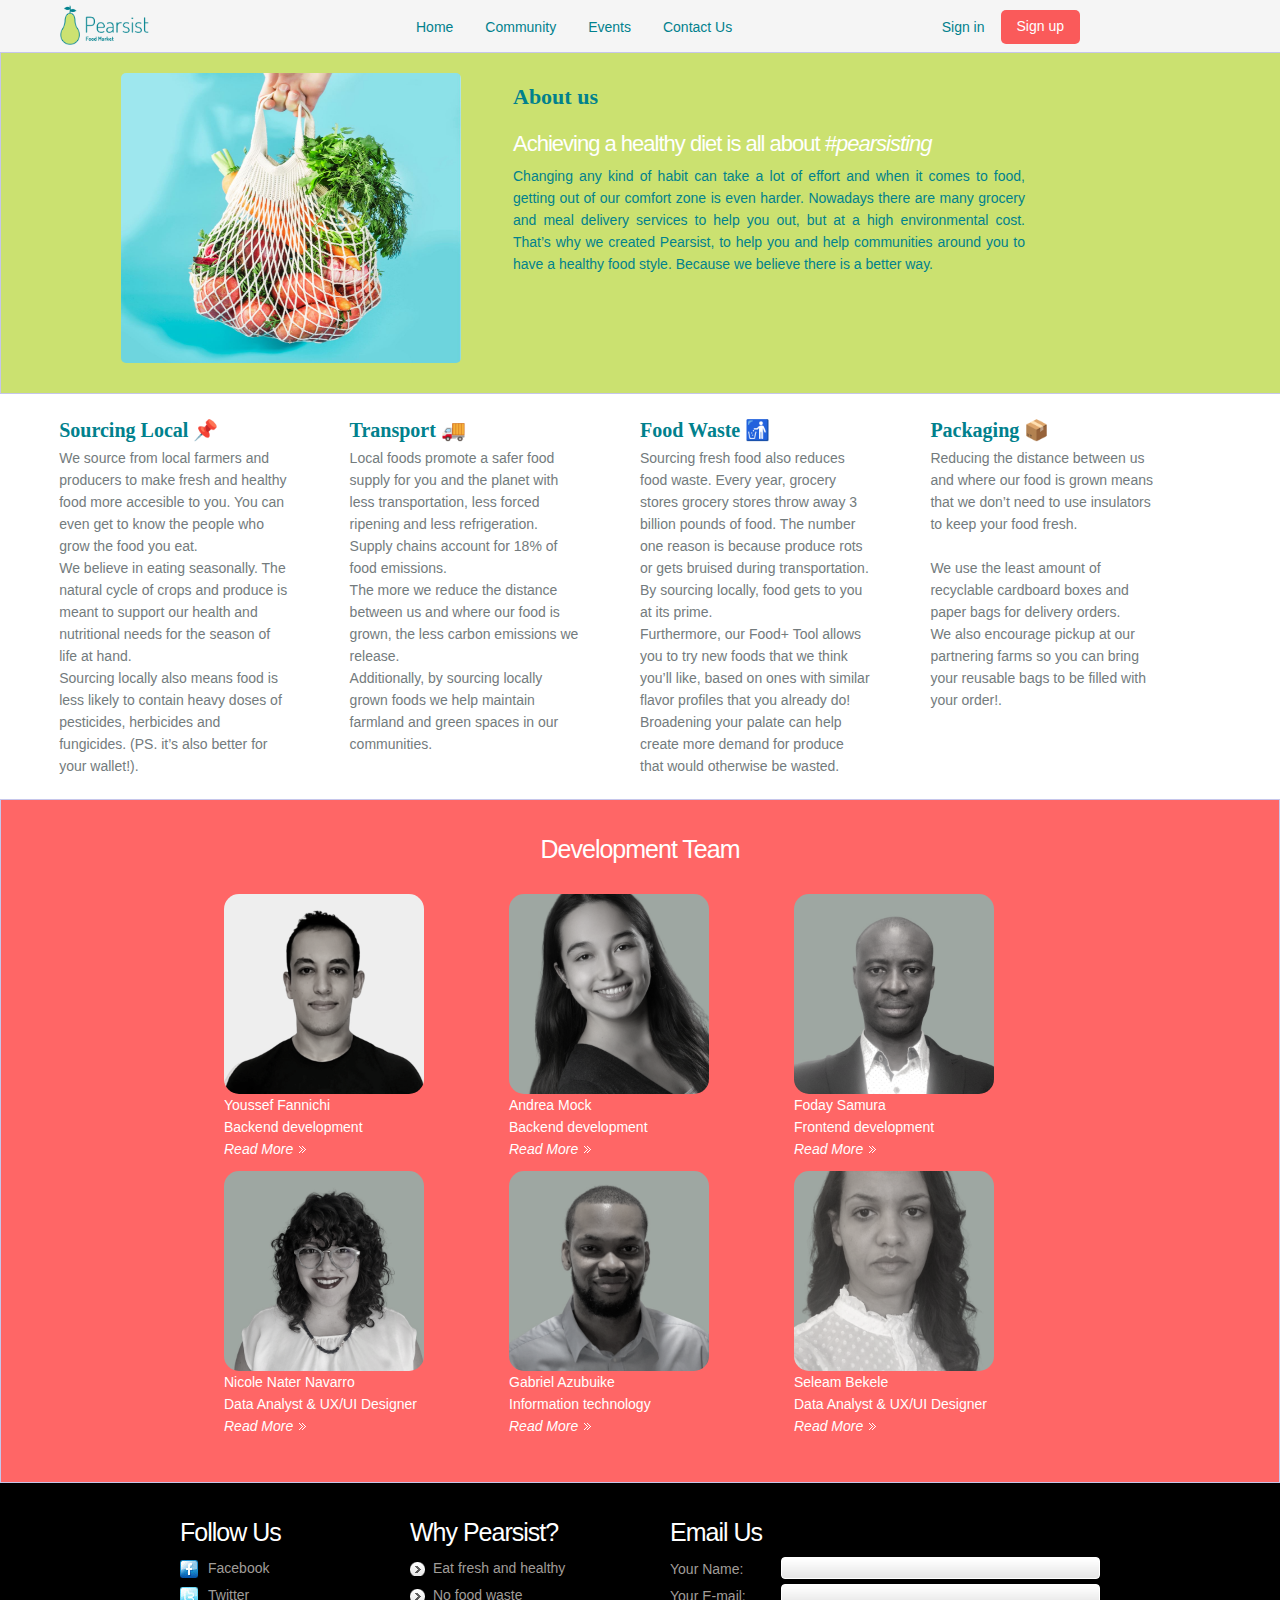
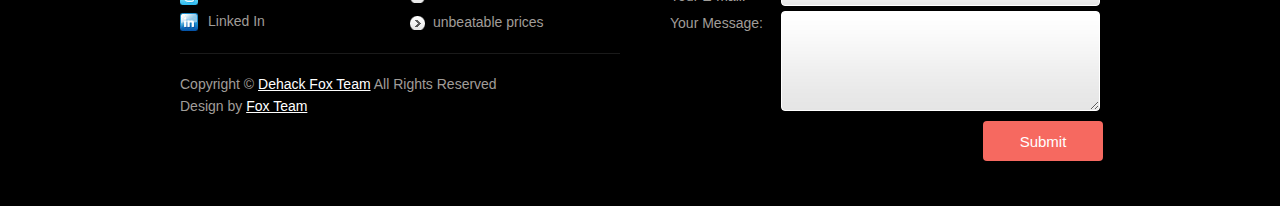
==== index.html @ bc1f1bcd "reinitialized files" ====
<!DOCTYPE html>
<html lang="en">
<head>
<title>Pearsist | We make sure that you eat healthy</title>
<meta charset="utf-8">
<link rel="stylesheet" href="css/reset.css" type="text/css" media="all">
<link rel="stylesheet" href="css/layout.css" type="text/css" media="all">
<link rel="stylesheet" href="css/style.css" type="text/css" media="all">
<script type="text/javascript" src="js/jquery-1.6.js"></script>
<script type="text/javascript" src="js/jquery.easing.1.3.js"></script>
<script type="text/javascript" src="js/tms-0.3.js"></script>
<script type="text/javascript" src="js/tms_presets.js"></script>
<script type="text/javascript" src="js/script.js"></script>
<!--[if lt IE 9]>
<script type="text/javascript" src="js/html5.js"></script>
<style type="text/css">#menu a, .bg, .bg2, #ContactForm a {behavior:url("../js/PIE.htc")}</style>
<![endif]-->
<div class="logo"><a href="index.html"><img src="images/logo.png"></a></div>
<div class="navbar">
        <a href="index.html" style="margin-left: 400px">Home</a>
        <!-- <a href="foodtool.html">Food's Tool</a> -->
        <a href="community.html">Community</a>
        <a href="events.html">Events</a>
        <a href="contact.html">Contact Us</a>
        <a href="" style="float:right; margin-right: 200px;background-color: #fa5a5a;border-radius: 5px;color: white; height: 15px;padding-top: 5px;margin-top: 10px;">Sign up</a>  
        <a href="#" style="float:right ">Sign in</a>
    </div>
    
</head>
<body id="page1">
<div class="about">
<div class="aboutus">
  <img src="images/vegbag.jpg" alt="vegbag" class="vegbag">
</div>
<div class="aboutus" style="padding-top: 44px;">
  <h4 style="color: #01818d; line-height: 0px; font-size: 22px;" >About us</h4>
  <h3 style="font-size: 22px" >Achieving a healthy diet is all about <i>#pearsisting</i></h3>
  <p style="color: #01818d; text-align: justify;">Changing any kind of habit can take a lot of effort and when it comes to food, getting out of our comfort zone is even harder. Nowadays there are many grocery and meal delivery services to help you out, but at a high environmental cost. That’s why we created Pearsist, to help you and help communities around you to have a healthy food style. Because we believe there is a better way. </p>
</div>
</div>
<div class="qualities">
  <div class="column">
    <h4 style="color: #01818D; font-size: 20px;">Sourcing Local 📌</h4>
    <p>
      We source from local farmers and producers to make fresh and healthy food more accesible to you. You can even get to know the people who grow the food you eat.<br> We believe in eating seasonally. The natural cycle of crops and produce is meant to support our health and nutritional needs for the season of life at hand.<br> Sourcing locally also means food is less likely to contain heavy doses of pesticides, herbicides and fungicides. (PS. it’s also better for your wallet!).
    </p>
  </div>
  <div class="column">
    <h4 style="color: #01818D; font-size: 20px;"">Transport 🚚</h4>
    <p>
      Local foods promote a safer food supply for you and the planet with less transportation, less forced ripening and less refrigeration. Supply chains account for 18% of food emissions.<br> The more we reduce the distance between us and where our food is grown, the less carbon emissions we release.<br> Additionally, by sourcing locally grown foods we help maintain farmland and green spaces in our communities.
    </p>
  </div>
  <div class="column">
    <h4 style="color: #01818D; font-size: 20px;"">Food Waste 🚮</h4>
    <p>
      Sourcing fresh food also reduces food waste. Every year, grocery stores grocery stores throw away 3 billion pounds of food. The number one reason is because produce rots or gets bruised during transportation. By sourcing locally, food gets to you at its prime.<br> Furthermore, our Food+ Tool allows you to try new foods that we think you’ll like, based on ones with similar flavor profiles that you already do! Broadening your palate can help create more demand for produce that would otherwise be wasted.
    </p>
  </div>
  <div class="column">
    <h4 style="color: #01818D ; font-size: 20px;">Packaging 📦</h4>
    <p>
      Reducing the distance between us and where our food is grown means that we don’t need to use insulators to keep your food fresh.<br><br> We use the least amount of recyclable cardboard boxes and paper bags for delivery orders.<br> We also encourage pickup at our partnering farms so you can bring your reusable bags to be filled with your order!.
    </p>
  </div>
</div>
<div class="team">
  <div class="devcontain">
      <h3><center>Development Team</center></h3>
      <br>
      <article id="content">
        <div class="wrapper">
          <div class="wrapper">
            <section class="col1">
              <span
                ><img class="medium"
                  src="images/youssef.jpeg"
                  alt="youssef fannichi"
                  width="200"
                  height="200"
                  />
                </span>
              <div class="cols">
                <p class="pad_bot1 color1">Youssef Fannichi</br>Backend development
                <a
                  href="https://medium.com/hack-diversity-movement/cohort-stories-meet-youssef-bc663944b392?source=collection_category---4------3-----------------------"
                  class="link1"
                  >Read More</a>
                </p>
              </div>
            </section>
            <section class="col1 ">
               <span
                ><img class="medium"
                  src="images/andrea.jpeg"
                  alt="Andrea Mock"
                  width="200"
                  height="200"
                  />
                </span>
              <div class="cols">
                <p class="pad_bot1 color1">Andrea Mock</br>Backend development
                <a
                  href="https://medium.com/hack-diversity-movement/cohort-stories-meet-andrea-7bd87093238a?source=collection_category---4------1-----------------------"
                  class="link1"
                  >Read More</a
                >
                </p>
              </div>
            </section>
            <section class="col1 ">
               <span
                ><img class="medium"
                  src="images/foday.jpeg"
                  alt="Foday Samura"
                  width="200"
                  height="200"
                  />
                </span>
              <div class="cols">
                <p class="pad_bot1 color1">Foday Samura</br>Frontend development
                <a
                  href="https://medium.com/hack-diversity-movement/cohort-stories-meet-foday-307b809a081f?source=collection_category---4------1-----------------------"
                  class="link1"
                  >Read More</a
                >
                </p>
              </div>
            </section>
          </div>
        </div>
        <div class="wrapper">
          <div class="wrapper">
            <section class="col1">
              <span
                ><img class="medium"
                  src="images/nicole.jpeg"
                  alt="Nicole Nater Navarro"
                  width="200"
                  height="200"
                  />
                </span>
              <div class="cols">
                <p class="pad_bot1 color1">Nicole Nater Navarro</br>Data Analyst & UX/UI Designer
                <a
                  href="https://medium.com/hack-diversity-movement/cohort-stories-meet-nicole-n-bab92cefad33?source=collection_category---4------2-----------------------"
                  class="link1"
                  >Read More</a
                >
                </p>
              </div>
            </section>
            <section class="col1 ">
               <span
                ><img class="medium"
                  src="images/gabriel.jpeg"
                  alt="Gabriel Azubuike"
                  width="200"
                  height="200"
                  />
                </span>
              <div class="cols">
                <p class="pad_bot1 color1">Gabriel Azubuike</br>Information technology
                <a
                  href="https://medium.com/hack-diversity-movement/cohort-stories-meet-gabriel-a-5067be6a69f3?source=collection_category---4------0-----------------------"
                  class="link1"
                  >Read More</a
                >
                </p>
              </div>
            </section>
            <section class="col1 ">
               <span
                ><img class="medium"
                  src="images/selam.jpeg"
                  alt="Seleam Bekele"
                  width="200"
                  height="200"
                  />
                </span>
              <div class="cols">
                <p class="pad_bot1 color1">Seleam Bekele</br>Data Analyst & UX/UI Designer
                <a
                  href="https://medium.com/hack-diversity-movement/cohort-stories-meet-selam-ce45e5943595?source=collection_category---4------1-----------------------"
                  class="link1"
                  >Read More</a
                >
                </p>
              </div>
            </section>
          </div>
        </div>
      </article>
    </div>
</div>
<div class="main">
  <!-- footer -->
  <footer>
    <div class="wrapper">
      <section class="col2">
        <div class="wrapper">
          <section class="col4">
            <h3>Follow Us </h3>
            <ul id="icons">
              <li><a href="#"><img src="images/icon1.jpg" alt=""><span>Facebook</span></a></li>
              <li><a href="#"><img src="images/icon2.jpg" alt=""><span>Twitter</span></a></li>
              <li><a href="#"><img src="images/icon3.jpg" alt=""><span>Linked In</span></a></li>
            </ul>
          </section>
          <section class="col4 pad_left1">
            <h3>Why Pearsist?</h3>
            <ul id="why_us">
              <li><a href="#">Eat fresh and healthy</a></li>
              <li><a href="#">No food waste</a></li>
              <li><a href="#">unbeatable prices</a></li>
            </ul>
          </section>
        </div>
        <div id="footer_link">Copyright &copy; <a href="#">Dehack Fox Team</a> All Rights Reserved<br>
          Design by <a target="_blank" href="http://www.templatemonster.com/">Fox Team</a></div>
      </section>
      <section class="col3 pad_left2">
        <h3>Email Us</h3>
        <form id="ContactForm" action="#">
          <div>
            <div class="wrapper"> <span>Your Name:</span>
              <div class="bg">
                <input type="text" class="input">
              </div>
            </div>
            <div class="wrapper"> <span>Your E-mail:</span>
              <div class="bg">
                <input type="text" class="input">
              </div>
            </div>
            <div class="textarea_box"> <span>Your Message:</span>
              <div class="bg2">
                <textarea name="textarea" cols="1" rows="1"></textarea>
              </div>
            </div>
        </form>
      </section>
            <button class="submit"><span>Submit</span></button>

    </div>
    <!-- {%FOOTER_LINK} -->
  </footer>
  <!-- / footer -->
</div>
</body>
</html>
---- css/layout.css ----
.col1, .col2, .col3, .col4, .cols {
	float:left
}
.col1 {
	width:285px
}
.cols {
	width:210px
}
.col2 {
	width:440px
}
.col3 {
	width:430px
}
.col4 {
	width:195px
}
/* index.html */
#page1 .body1 {
	background: url(../images/bg_top.gif) top repeat-x #0e0b06
}
#page1 header {
	height:614px
}
/* index-1.html */
#page2 .dropcap1 {
	font-size:39px;
	line-height:1.2em
}
#page2 .dropcap1 span {
	margin-top:3px
}
#page2 #content2 .cols {
	width:200px
}
#page2 #content2 .pad_left1 {
	padding-left:40px
}
#page2 #content2 {
	padding-bottom:36px
}
/* index-2.html */
#page3 .marg_right1 {
	margin-right:30px
}
#page3 #content .dropcap1 {
	font-size:39px;
	line-height:1.2em
}
#page3 #content .dropcap1 span {
	margin-top:3px
}
#page3 #content .pad_left1 {
	padding-left:40px
}
#page3 #content2 {
	padding-bottom:22px
}
/* index-3.html */
#page4 header {
	height:157px
}
#page4 #content2 {
	padding-bottom:22px;
	padding-top:12px
}
#page4 #content2 .cols {
	width:280px
}
#page4 #content2 .pad_left1 {
	padding-left:40px
}
#page4 #content2 {
	padding-bottom:44px
}
/* index-4.html */
#page5 header {
	height:157px
}
#page5 #content2 {
	padding-bottom:22px;
	padding-top:12px
}
#page5 .cols {
	width:600px
}
#page5 .marg_right1 {
	margin-right:30px
}
---- css/style.css ----
/* Getting the new tags to behave */
article,
aside,
audio,
canvas,
command,
datalist,
details,
embed,
figcaption,
figure,
footer,
header,
hgroup,
keygen,
meter,
nav,
output,
progress,
section,
source,
video {
  display: block;
}
mark,
rp,
rt,
ruby,
summary,
time {
  display: inline;
}
/* Left & Right alignment */
.left {
  float: left;
}
.right {
  float: right;
}
.wrapper {
  width: 100%;
  overflow: hidden;
}
/* Global properties */
body {
  background: #000;
  border: 0;
  font: 14px "Trebuchet MS", Arial, Helvetica, sans-serif;
  color: #a09d99;
  line-height: 22px;
}
.ic,
.ic a {
  border: 0;
  float: right;
  background: #fff;
  color: #f00;
  width: 50%;
  line-height: 10px;
  font-size: 10px;
  margin: -220% 0 0 0;
  overflow: hidden;
  padding: 0;
}
.css3 {
  border-radius: 8px;
  -moz-border-radius: 8px;
  -webkit-border-radius: 8px;
  box-shadow: 0 0 4px rgba(0, 0, 0, 0.4);
  -moz-box-shadow: 0 0 4px rgba(0, 0, 0, 0.4);
  -webkit-box-shadow: 0 0 4px rgba(0, 0, 0, 0.4);
  position: relative;
}
/* Global Structure */
.main {
  margin: 0 auto;
  width: 966px;
}
.body1 {
  background: url(../images/bg_top2.gif) top repeat-x #0e0b06;
}
.body2 {
  background: #1c160d;
}
/* main layout */
a {
  color: #fff;
  text-decoration: underline;
  outline: none;
}
a:hover {
  text-decoration: none;
}
h1 {
  float: left;
  padding: 33px 0 0 16px;
}
h2 {
  font-size: 35px;
  color: #fff;
  line-height: 1.2em;
  padding: 28px 0 16px 0;
  font-weight: normal;
  letter-spacing: -2px;
}
h2 span {
  display: block;
  margin-top: -7px;
}
h3 {
  font-size: 25px;
  color: #fff;
  font-weight: normal;
  line-height: 1.2em;
  padding: 34px 0 8px 0;
  letter-spacing: -1px;
}
p {
  padding-bottom: 22px;
}
/* header */
header {
  height: 169px;
}
#logo {
  display: block;
  background: url(../images/logo.png) 0 0 no-repeat;
  width: px;
  height: 79px;
  text-indent: -9999px;
}
#menu {
  float: right;
  padding: 71px 16px 0 0;
}
#menu li {
  float: left;
  padding-left: 1px;
}
#menu li a {
  display: block;
  font-size: 19px;
  color: #130c04;
  text-decoration: none;
  line-height: 42px;
  height: 43px;
  padding: 0 19px;
  border-radius: 8px;
  -moz-border-radius: 8px;
  -webkit-border-radius: 8px;
  position: relative;
  background: url(../images/spacer.gif) repeat;
}
#menu li a:hover,
#menu .active a {
  background: url(../images/menu_bg.gif) bottom repeat-x #92d30f;
  color: #fff;
}
#menu li a:hover,
#menu .active a {
  background/*\**/: url(../images/menu_bg.gif) top repeat-x #337f05;
}
.slider_bg {
  width: 100%;
  height: 483px;
  background: url(../images/slider_bg.png) 0 0 no-repeat;
  position: relative;
  margin-top: 17px;
}
.slider {
  top: 8px;
  left: 8px;
  position: absolute;
  z-index: 1;
}
.slider .items {
  display: none;
}
.slider .pagination {
  position: absolute;
  z-index: 2;
  bottom: 23px;
  left: 430px;
}
* + html .slider .pagination {
  bottom: 27px;
}
.slider .pagination li {
  float: left;
}
.slider .pagination a {
  display: block;
  width: 30px;
  height: 30px;
  text-indent: -9999px;
  background: url(../images/buttons.png) right 0 no-repeat;
}
.slider .pagination a:hover,
.slider .pagination .current a {
  background-position: left;
}
/* content */
#content {
  padding: 0 0 34px 23px;
}
#content2 {
  padding: 3px 0 15px 23px;
}
.pad_left1 {
  padding-left: 35px;
}
.pad_left2 {
  padding-left: 50px;
}
.pad_bot1 {
  padding-bottom: 11px;
}
.pad_bot2 {
  padding-bottom: 15px;
}
.marg_right1 {
  margin-right: 20px;
}
.pad_top1 {
  padding-top: 5px;
}
.dropcap1 {
  float: left;
  background: url(../images/dropcap.png) 0 0 no-repeat;
  width: 50px;
  height: 54px;
  margin-right: 20px;
  font-size: 45px;
  line-height: 1.2em;
  text-align: center;
  color: #e11204;
  margin-top: 6px;
}
.dropcap1 span {
  display: block;
  margin-top: -6px;
}
.dropcap1 .color1 {
  color: #fff;
}
.dropcap1 .color2 {
  color: #4f9608;
}
.dropcap1 .color3 {
  color: #089495;
}
.color1 {
  color: #fff;
}
.color2 {
  color: #62a80a;
}
.font1 {
  font-size: 16px;
}
.link1 {
  display: inline-block;
  font-style: italic;
  padding-right: 13px;
  background: url(../images/marker_2.gif) right 8px no-repeat;
  text-decoration: none;
}
.link1:hover {
  text-decoration: underline;
}
.link2 {
  color: #a09d99;
  text-decoration: none;
}
.link2:hover {
  text-decoration: underline;
}
.testimonials {
  background: url(../images/testimonials_bg.gif) 0 4px no-repeat;
  padding-left: 50px;
}
.quot {
  background: url(../images/quot1.png) 0 0 no-repeat;
  padding-left: 20px;
  font-style: italic;
}
.quot img {
  display: inline-block;
  margin-top: 1px;
  padding-left: 4px;
}

.list1 li {
  font-size: 16px;
  line-height: 27px;
}
.list1 a {
  color: #62a80a;
  padding-left: 23px;
  background: url(../images/marker_1.png) 0 4px no-repeat;
  text-decoration: none;
}
.list1 a:hover {
  color: #fff;
}
.quality {
  width: 100%;
  overflow: hidden;
}
.quality .cols {
  width: 290px;
}
.quality .pad_left1 {
  padding-left: 30px;
}
.quality .arrow {
  background: url(../images/arrow.png) right 4px no-repeat;
}
.quality .dropcap1 {
  height: 50px;
  background: url(../images/dropcap2.png) 0 0 no-repeat;
  margin-top: 1px;
}
.quality h3 {
  padding: 0 0 17px 0;
}
.quality h3 span {
  display: block;
  margin-top: -6px;
}

.price li {
  width: 100%;
  overflow: hidden;
  background: url(../images/bg_price.gif) 0 -5px repeat-x;
}
.price span {
  float: right;
  background: #1c160d;
}
.price a {
  color: #a09d99;
  text-decoration: none;
  float: left;
  background: #1c160d;
}
.price a:hover {
  color: #fff;
}
.address {
  margin-top: -3px;
  padding-bottom: 25px;
}
.address li {
  line-height: 27px;
  padding-left: 23px;
  background: url(../images/marker_1.png) 0 6px no-repeat;
  overflow: hidden;
}
.address a {
  color: #62a80a;
  text-decoration: none;
}
.address a:hover {
  text-decoration: underline;
}
.team {
  display: flex;
  justify-content: center;
  background-color: #ff6666;
  border: solid 1px #c6c6eb;
}
.medium {
  filter: grayscale(90%);
  border-radius: 15px;
}
.qualities {
  display: flex;
  justify-content: center;
  background-color: #ffffff;
}
.qualities:after {
  content: "";
  display: table;
  clear: both;
}
.column {
  padding-top: 20px;
  float: left;
  width: 18%;
  padding-right: 60px;
  color: #737b7d;
}
.column1 {
  padding-top: 20px;
  float: left;
  width: 18%;
  padding-right: 60px;
  color: #01818d;
  text-align: center;
}

.logo img {
  position: absolute;
  margin-top: 5px;
  margin-left: 60px;
  max-width: 100px;
  height: 40px;
}
/* Style the top navigation bar */
.navbar {
  overflow: hidden;
  background-color: whitesmoke;
  max-height: 60px;
}

.navbar a.active {
  background-color: #2196f3;
  color: white;
}

/* Style the topnav links */
.navbar a {
  float: left;
  display: block;
  color: #01818d;
  text-align: center;
  padding: 14px 16px;
  text-decoration: none;
  margin-top: 2px;
}

/* Change color on hover */
.navbar a:hover {
  background-color: #f66960;
  color: white;
  text-transform: uppercase;
  border-radius: 10px;
  height: 15px;
  margin-top: 7px;

  border-radius: 5px;
  height: 15px;
  padding-top: 5px;
  margin-top: 10px;
}
.about {
  width: auto;
  overflow: hidden;
  width: 100%;
  height: 340px;
  background-color: #cbe170;
  border: solid 1px #c6c6eb;
}

.findevents {
  width: auto;
  overflow: hidden;
  width: 100%;
  height: 340px;
  background-color: #109795;
  border: solid 1px #c6c6eb;
}

.vegbag {
  width: 340px;
  height: 290px;
  margin-left: 120px;
  /* margin-top: 20px; */
  border-radius: 5px;
}
.aboutus {
  padding-top: 20px;
  float: left;
  width: 40%;
}
.farms {
  display: flex;
  justify-content: center;
  background-color: black;
}

.quiz {
  float: right;
  height: 40px;
  border-radius: 3px;
  color: white;
  margin-right: 10px;
  border-radius: 4px;
  background-color: #f66960;
  border: none;
  text-align: center;
  font-size: 15px;
  width: 150px;
  transition: all 0.5s;
  cursor: pointer;
  margin: 5px;
}

.quiz span {
  cursor: pointer;
  display: inline-block;
  position: relative;
  transition: 0.5s;
}

.quiz span:after {
  content: "\00bb";
  position: absolute;
  opacity: 0;
  top: 0;
  right: -20px;
  transition: 0.5s;
}

.quiz:hover span {
  padding-right: 25px;
}

.quiz:hover span:after {
  opacity: 1;
  right: 0;
}

.headingfind {
  display: table;
  font-weight: bold;
  font-family: "Times New Roman", Times, serif;
  color: whitesmoke;
  font-size: 36px;
  margin-top: 115px;
  margin-bottom: 0px;
  background-color: rgba(60, 60, 60, 0.2);
}

.search-container {
  width: 316px; /* Can be in percentage also. */
  height: auto;
  margin: 0 auto;
  padding: 10px;
  position: relative;
}

::placeholder {
  color: #1ac6ff;
}
.search-container input[type="text"] {
  text-align: center;
  margin-top: 15px;
  width: 250px;
  box-sizing: border-box;
  border: 2px solid #ccc;
  border-radius: 4px;
  font-size: 16px;
  background-color: white;
  color: #1ac6ff;
  font-weight: bold;
  opacity: 0.85;
  padding: 12px 20px 12px 0px;
}

.search-container button {
  float: right;
  padding: 6px 10px;
  margin-top: 16px;
  margin-right: 16px;
  background: #ddd;
  font-size: 17px;
  border: none;
  cursor: pointer;
  height: 45px;
  width: 50px;
  border-radius: 3px;
}

.search-container button:hover {
  background: #1ac6ff;
}

@media screen and (max-width: 600px) {
  .search-container {
    float: none;
  }
  input[type="text"],
  .search-container button {
    float: none;
    display: block;
    text-align: left;
    width: 100%;
    margin: 0;
    padding: 14px;
  }
  input[type="text"] {
    border: 1px solid #ccc;
  }
}

.show-modal {
  font-size: 2rem;
  font-weight: 600;
  padding: 1.75rem 3.5rem;
  margin: 5rem 2rem;
  border: none;
  background-color: #fff;
  color: #444;
  border-radius: 10rem;
  cursor: pointer;
}

.closequiz {
  position: absolute;
  top: 1.2rem;
  right: 2rem;
  font-size: 5rem;
  color: #333;
  cursor: pointer;
  border: none;
  background: none;
}

.hidden {
  display: none;
}

.foodquiz {
  position: absolute;
  top: 50%;
  left: 50%;
  transform: translate(-50%, -50%);
  width: 60%;
  height: 45%;
  background-color: white;
  padding: 6rem;
  border-radius: 5px;
  box-shadow: 0 3rem 5rem rgba(0, 0, 0, 0.3);
  z-index: 10;
}

.overlay {
  position: absolute;
  top: 0;
  left: 0;
  width: 100%;
  height: 100%;
  background-color: rgba(0, 0, 0, 0.6);
  backdrop-filter: blur(3px);
  z-index: 5;
}

h4 {
  margin: 0px;
  padding: 0px;
  font-family: BebasNeue;
  color: #777878;
  font-size: 20pt;
  line-height: 33px;
}
pre {
  font: 14px "Trebuchet MS", Arial, Helvetica, sans-serif;
  color: #a09d99;
  line-height: 27px;
}
/* footer */
footer {
  padding: 0 0 40px 23px;
}

#icons li {
  line-height: 1.9em;
}
#icons a {
  color: #a09d99;
  text-decoration: none;
}
#icons a span {
  display: inline-block;
  vertical-align: top;
  cursor: pointer;
}
#icons a:hover {
  color: #fff;
}
#icons img {
  margin: 5px 10px 0 0;
}

#why_us li {
  line-height: 27px;
}
#why_us a {
  color: #a09d99;
  text-decoration: none;
  padding-left: 23px;
  background: url(../images/marker_3.png) 0 2px no-repeat;
}
#why_us a:hover {
  color: #fff;
}
#footer_link {
  margin-top: 17px;
  border-top: 1px solid #1a1a1a;
  padding-top: 19px;
}
/* forms */
#ContactForm {
  padding-top: 2px;
}
#ContactForm span {
  float: left;
  width: 111px;
  line-height: 24px;
}
#ContactForm .bg {
  border: 1px solid #fff;
  background: url(../images/bg_input.gif) top repeat-x #e7e7e7;
  position: relative;
  border-radius: 4px;
  -moz-border-radius: 4px;
  -webkit-border-radius: 4px;
  float: left;
  height: 20px;
  overflow: hidden;
}
#ContactForm .bg2 {
  border: 1px solid #fff;
  background: url(../images/bg_textarea.gif) top repeat-x #e7e7e7;
  position: relative;
  border-radius: 4px;
  -moz-border-radius: 4px;
  -webkit-border-radius: 4px;
  float: left;
  height: 98px;
  overflow: hidden;
}
#ContactForm .wrapper {
  min-height: 27px;
}
#ContactForm .textarea_box {
  height: 105px;
  width: 100%;
  overflow: hidden;
}
.submit {
  float: right;
  height: 40px;
  border-radius: 3px;
  color: white;
  margin-right: 10px;
  border-radius: 4px;
  background-color: #f66960;
  border: none;
  text-align: center;
  font-size: 15px;
  width: 120px;
  transition: all 0.5s;
  cursor: pointer;
  margin: 5px;
  margin-right: 20px;
}

.submit span {
  cursor: pointer;
  display: inline-block;
  position: relative;
  transition: 0.5s;
}

.submit span:after {
  content: "\00bb";
  position: absolute;
  opacity: 0;
  top: 0;
  right: -20px;
  transition: 0.5s;
}

.submit:hover span {
  padding-right: 20px;
}

.submit:hover span:after {
  opacity: 1;
  right: 0;
}
#ContactForm .input {
  width: 307px;
  height: 18px;
  background: none;
  padding: 0 5px;
  color: #6b6051;
  font: 14px "Trebuchet MS", Arial, Helvetica, sans-serif;
  margin: 0;
}
#ContactForm textarea {
  overflow: auto;
  width: 307px;
  height: 98px;
  background: none;
  padding: 0 5px;
  color: #6b6051;
  font: 14px "Trebuchet MS", Arial, Helvetica, sans-serif;
  margin: 0;
}
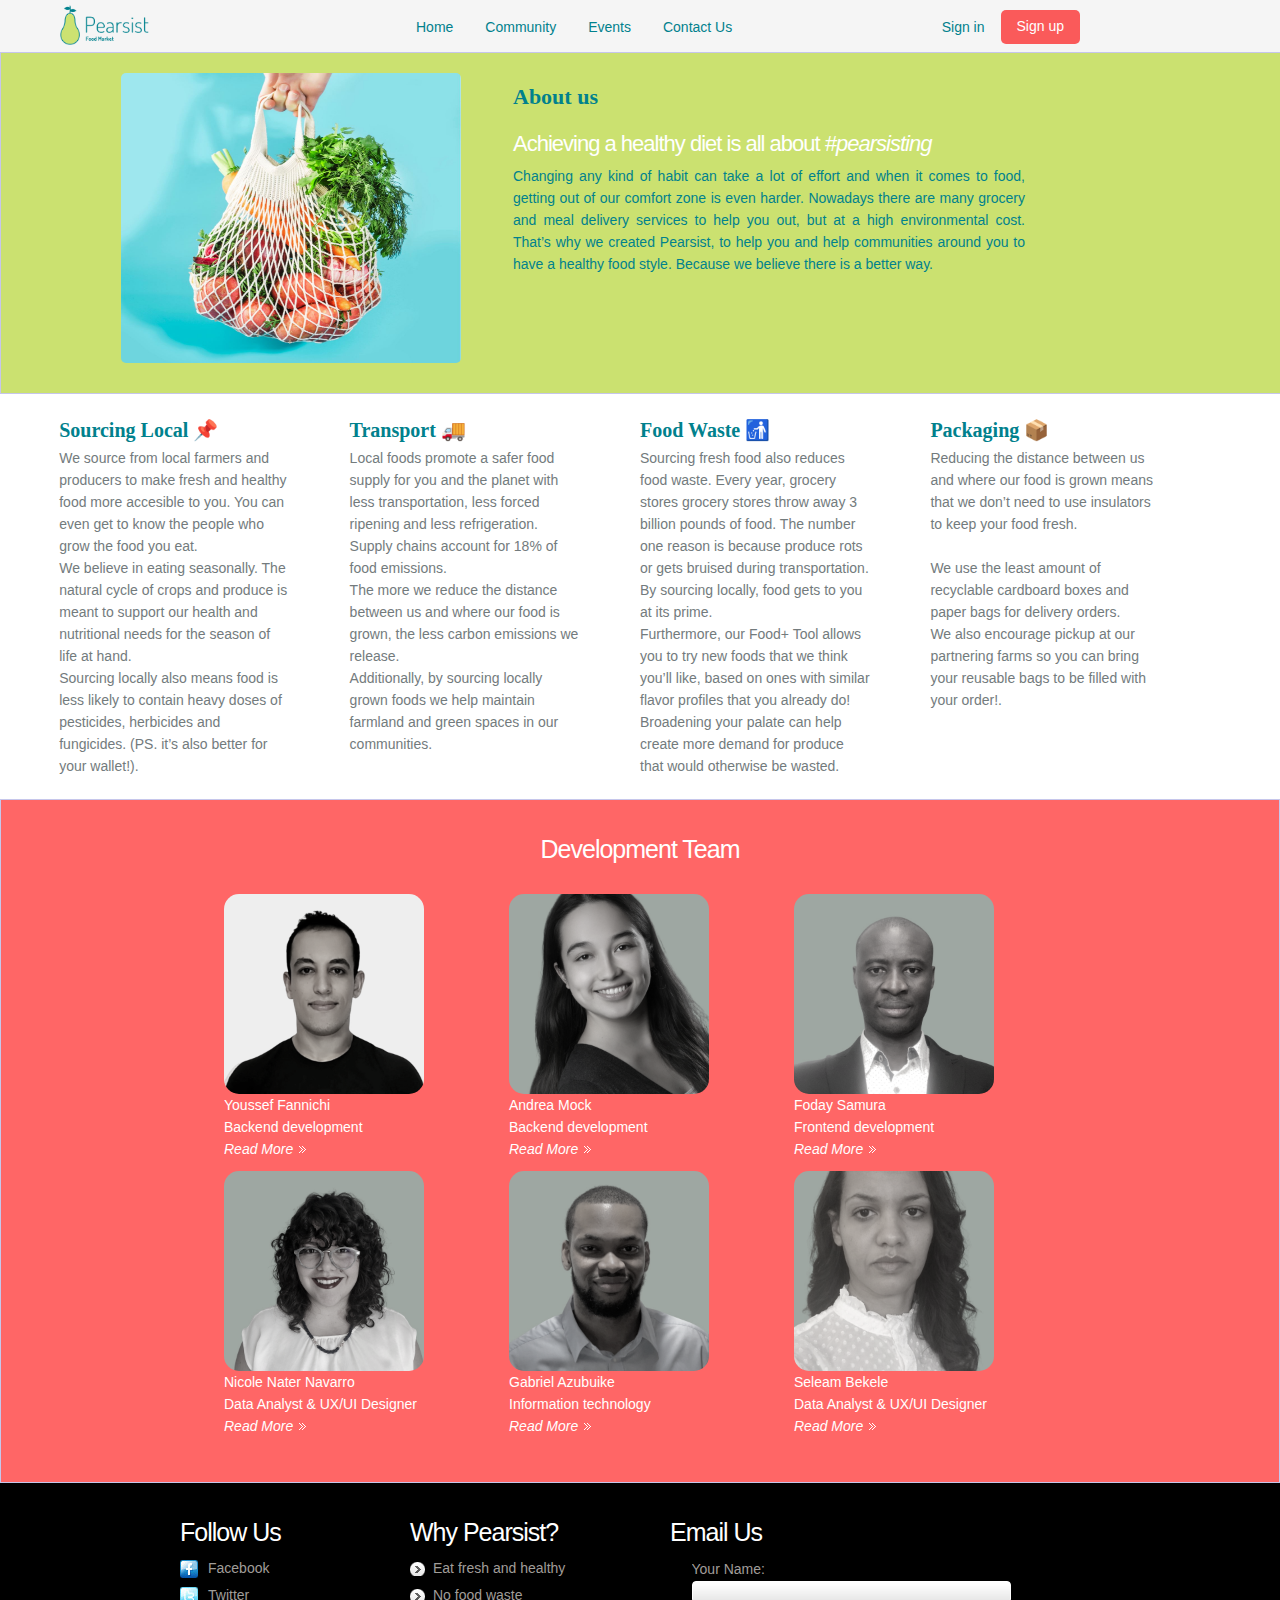
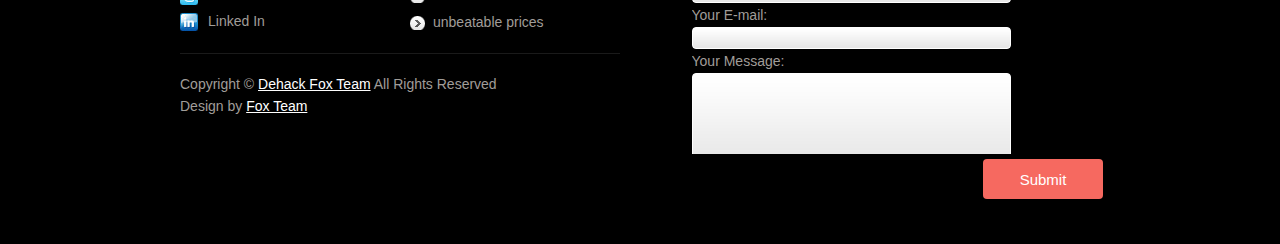
==== commit 25303655: "Lastly updated" ====
--- a/index.html
+++ b/index.html
@@ -6,6 +6,7 @@
 <link rel="stylesheet" href="css/reset.css" type="text/css" media="all">
 <link rel="stylesheet" href="css/layout.css" type="text/css" media="all">
 <link rel="stylesheet" href="css/style.css" type="text/css" media="all">
+<link rel="stylesheet" href="css/signup.css" type="text/css" media="all">
 <script type="text/javascript" src="js/jquery-1.6.js"></script>
 <script type="text/javascript" src="js/jquery.easing.1.3.js"></script>
 <script type="text/javascript" src="js/tms-0.3.js"></script>
@@ -22,9 +23,81 @@
         <a href="community.html">Community</a>
         <a href="events.html">Events</a>
         <a href="contact.html">Contact Us</a>
-        <a href="" style="float:right; margin-right: 200px;background-color: #fa5a5a;border-radius: 5px;color: white; height: 15px;padding-top: 5px;margin-top: 10px;">Sign up</a>  
-        <a href="#" style="float:right ">Sign in</a>
+        <a class="signupbtn" style="float:right; margin-right: 200px;background-color: #fa5a5a;border-radius: 5px;color: white; height: 15px;padding-top: 5px;margin-top: 10px;">Sign up</a>  
+        <a class="signupbtn" style="float:right ">Sign in</a>
     </div>
+
+    
+<!-- QUIZ WINDOW -->
+
+    <div class="signup hidden">
+      <button class="closesignup">&times;</button>
+      <script>$(document).ready(function(c) {
+	$('.close').on('click', function(c){
+		$('.login-form').fadeOut('slow', function(c){
+	  		$('.login-form').remove();
+		});
+	});	  
+});
+</script>
+ <!--SIGN UP-->
+		<div class="login-form">
+			<div class="close"> </div>
+					<div class="head">
+					</div>
+					<div class="head-info">
+						<h1>SIGN UP</h1>
+						<h2>Hello and Welcome! Tell us a bit about you</h2>
+					</div>
+				<form>
+					<li>
+						<input type="text" class="text" value="Name" onfocus="this.value = '';" onblur="if (this.value == '') {this.value = 'Name';}" ><a href="#" class=" icon user"></a>
+					</li>
+					<li>
+						<input type="text" class="text" value="Email" onfocus="this.value = '';" onblur="if (this.value == '') {this.value = 'Email';}" ><a href="#" class=" icon mail"></a>
+					</li>
+					<li>
+						<input type="password" value="Password" onfocus="this.value = '';" onblur="if (this.value == '') {this.value = 'Password';}"><a href="#" class=" icon lock"></a>
+					</li>
+					<div class="p-container">
+								<input type="submit" onclick="myFunction()" value="SIGN UP" >
+							<div class="clear"> </div>
+					</div>
+				</form>
+				<div class="social-icons">
+							<div class="but-bottom">
+							<a href="#" class="account"><p>Already have an account?</p></a>
+							<a href="#" class="trouble"><p>Trouble signing in?</p></a><div class="clear"> </div></div>
+							<a href="#" class="social-account"><h3>or sign in with social account</h3></a>
+							<a href="#"><ul class="facebook">
+								<li><img src="images/fb.png" />Facebook</li>
+							</ul></a>
+							<a href="#"><ul class="twitter">
+								<li><img src="images/tw.png" />Twitter</li>
+							</ul></a>
+							<div class="clear"> </div>
+				</div>
+				<div class="social-icons-1">
+							<a href="#"><ul class="google-plus">
+								<li><img src="images/gp.png" />Google +</li>
+							</ul></a>
+							<a href="#"><ul class="linkedIn">
+								<li><img src="images/ln.png" />LinkedIn</li>
+							</ul></a>
+							<div class="clear"> </div>
+				</div>
+			</div>
+ <!--/SIGN UP-->
+    </div>
+    <div class="overlay hidden"></div>
+<script type="text/javascript" src="js/signup.js"></script>
+
+
+
+    <!-- ________________________________________ -->
+
+
+  
     
 </head>
 <body id="page1">
--- a/css/style.css
+++ b/css/style.css
@@ -595,7 +595,7 @@
   }
 }
 
-.show-modal {
+/* .show-modal {
   font-size: 2rem;
   font-weight: 600;
   padding: 1.75rem 3.5rem;
@@ -605,9 +605,9 @@
   color: #444;
   border-radius: 10rem;
   cursor: pointer;
-}
-
-.closequiz {
+} */
+
+.closesignup {
   position: absolute;
   top: 1.2rem;
   right: 2rem;
@@ -622,13 +622,13 @@
   display: none;
 }
 
-.foodquiz {
+.signup {
   position: absolute;
   top: 50%;
   left: 50%;
   transform: translate(-50%, -50%);
-  width: 60%;
-  height: 45%;
+  width: 15%;
+  height: 55%;
   background-color: white;
   padding: 6rem;
   border-radius: 5px;
--- a/css/signup.css
+++ b/css/signup.css
@@ -0,0 +1,582 @@
+body a,
+form li,
+input[type="submit"],
+input[type="text"],
+.sixth-login input[type="submit"],
+.third-login input[type="submit"] {
+  transition: 0.1s all;
+  -webkit-transition: 0.1s all;
+  -moz-transition: 0.1s all;
+  -o-transition: 0.1s all;
+}
+.login-form {
+  background: #fff;
+  height: 370px;
+  width: 90%;
+  margin: 9% auto 4% auto;
+  position: relative;
+  box-shadow: inset 0px 0px 10px 0px #ababab, -1px 1px 17px 7px #0f0000;
+  -webkit-box-shadow: inset 0px 0px 10px 0px #ababab, -1px 1px 17px 7px #0f0000;
+  -moz-box-shadow: inset 0px 0px 10px 0px #ababab, -1px 1px 17px 7px #0f0000;
+  -o-box-shadow: inset 0px 0px 10px 0px #ababab, -1px 1px 17px 7px #0f0000;
+}
+
+.head-info h1 {
+  padding: 5px;
+  text-align: center;
+  font-weight: 600;
+  font-size: 2em;
+  color: #fff;
+  background: #2980b9;
+}
+.head-info h2 {
+  text-align: center;
+  font-size: 1em;
+  color: #999;
+  padding: 1em 0 1em 0;
+}
+form {
+  padding: 0% 5% 0%;
+}
+.social-icons p {
+  color: #5ca3d9;
+  font-size: 1em;
+  font-weight: 400;
+}
+.social-icons {
+  padding: 0px 28px 0 28px;
+}
+a.account {
+  float: left;
+}
+a.trouble {
+  float: right;
+}
+a.social-account h3 {
+  text-align: center;
+  padding: 0em 0 1.5em 0;
+  color: #cecece;
+}
+form li {
+  border: 1px solid #ebebeb;
+  list-style: none;
+  margin-bottom: 25px;
+  width: 100%;
+  background: none;
+}
+.icon {
+  background: url(images/icons.png) no-repeat 0px 0px;
+  height: 16px;
+  width: 20px;
+  display: block;
+  float: left;
+  margin: 18px 0px 0px 12px;
+}
+.user {
+  background: url(images/icons.png) no-repeat -4px -6px;
+}
+.mail {
+  background: url(images/icons.png) no-repeat -26px -6px;
+}
+.lock {
+  background: url(images/icons.png) no-repeat -49px -6px;
+}
+input[type="text"],
+input[type="password"] {
+  width: 30%;
+  padding: 1em 0em 1em 0.5em;
+  color: #c9c9c9;
+  font-size: 18px;
+  outline: none;
+  background: none;
+  border: none;
+  font-weight: 100;
+}
+input[type="submit"] {
+  font-size: 30px;
+  display: inline-block;
+  font-weight: 100;
+  color: #fff;
+  transition: 0.1s all;
+  -webkit-transition: 0.1s all;
+  -moz-transition: 0.1s all;
+  -o-transition: 0.1s all;
+  cursor: pointer;
+  outline: none;
+  padding: 6px 6px;
+  font-family: "Open Sans", sans-serif;
+  width: 100%;
+  border: none;
+  background: #1abc9c;
+  margin-bottom: 0.5em;
+}
+input[type="submit"]:hover {
+  background: #2b7264;
+  border-radius: 6px;
+  -webkit-border-radius: 6px;
+  -moz-border-radius: 6px;
+  -o-border-radius: 6px;
+  -ms-border-radius: 6px;
+  transition: 0.1s all;
+  -webkit-transition: 0.1s all;
+  -moz-transition: 0.1s all;
+  -o-transition: 0.1s all;
+}
+.but-bottom {
+  margin-bottom: 0.8em;
+}
+ul.facebook {
+  float: left;
+  background: #578ee8;
+  color: #fff;
+  padding: 15px 40px;
+}
+ul.facebook:hover {
+  background: #1e4078;
+  border-bottom-right-radius: 5px;
+  -webkit-border-radius: 5px;
+  -moz-border-radius: 5px;
+  -o-border-radius: 5px;
+  -ms-border-radius: 5px;
+  border-radius: 4px;
+  transition: 0.1s all;
+  -webkit-transition: 0.1s all;
+  -moz-transition: 0.1s all;
+  -o-transition: 0.1s all;
+}
+ul.facebook li {
+  display: inline-block;
+  vertical-align: middle;
+}
+ul.facebook li img {
+  margin: 0px 18px 0 0;
+  vertical-align: bottom;
+}
+ul.twitter {
+  float: right;
+  background: #5dc2e6;
+  color: #fff;
+  padding: 15px 46px;
+}
+ul.twitter:hover {
+  background: #3396b9;
+  border-radius: 25px;
+  -webkit-border-radius: 5px;
+  -moz-border-radius: 5px;
+  -o-border-radius: 5px;
+  -ms-border-radius: 5px;
+  transition: 0.1s all;
+  -webkit-transition: 0.1s all;
+  -moz-transition: 0.1s all;
+  -o-transition: 0.1s all;
+}
+ul.twitter li {
+  display: inline-block;
+  vertical-align: middle;
+}
+ul.twitter li img {
+  margin: 0 18px 0 0;
+  vertical-align: bottom;
+}
+ul.google-plus li {
+  display: inline-block;
+  vertical-align: middle;
+}
+ul.google-plus {
+  float: left;
+  background: #f45c37;
+  color: #fff;
+  padding: 15px 40px;
+}
+ul.google-plus:hover {
+  background: #893b28;
+  border-radius: 5px;
+  -webkit-border-radius: 5px;
+  -moz-border-radius: 5px;
+  -o-border-radius: 5px;
+  -ms-border-radius: 5px;
+  transition: 0.1s all;
+  -webkit-transition: 0.1s all;
+  -moz-transition: 0.1s all;
+  -o-transition: 0.1s all;
+}
+ul.google-plus li img {
+  margin: 0 18px 0 0;
+  vertical-align: bottom;
+}
+ul.linkedIn li img {
+  margin: 0 18px 0 0;
+  vertical-align: bottom;
+}
+ul.linkedIn li {
+  display: inline-block;
+  vertical-align: middle;
+}
+ul.linkedIn {
+  float: right;
+  background: #0274b3;
+  color: #fff;
+  padding: 15px 40px;
+}
+ul.linkedIn:hover {
+  background: #1b3f52;
+  border-radius: 5px;
+  -webkit-border-radius: 5px;
+  -moz-border-radius: 5px;
+  -o-border-radius: 5px;
+  -ms-border-radius: 5px;
+  transition: 0.1s all;
+  -webkit-transition: 0.1s all;
+  -moz-transition: 0.1s all;
+  -o-transition: 0.1s all;
+}
+.social-icons-1 {
+  margin-top: 1em;
+  padding: 0 28px 0 28px;
+}
+
+/*--thank-you--*/
+.thank-you {
+  background: #fff;
+  min-height: 300px;
+  width: 30%;
+  margin: 9% auto 4% auto;
+  text-align: center;
+  position: relative;
+  box-shadow: inset 0px 0px 10px 0px #ababab, -1px 1px 17px 7px #0f0000;
+  -webkit-box-shadow: inset 0px 0px 10px 0px #ababab, -1px 1px 17px 7px #0f0000;
+  -moz-box-shadow: inset 0px 0px 10px 0px #ababab, -1px 1px 17px 7px #0f0000;
+  -o-box-shadow: inset 0px 0px 10px 0px #ababab, -1px 1px 17px 7px #0f0000;
+}
+.thank-you h4 {
+  background: #2980b9;
+  color: #fff;
+  padding: 0.91em 0;
+}
+.thank-you p {
+  color: #7c7777;
+  width: 82%;
+  margin: 0 auto;
+  padding: 1em 0 0em;
+}
+a.thank-you-button {
+  border: none;
+  outline: 0;
+  color: #fff;
+  background: #1abc9c;
+  padding: 15px 90px;
+  transition: 0.5s all;
+  -webkit-transition: 0.5s all;
+  -moz-transition: 0.5s all;
+  -o-transition: 0.5s all;
+  -ms-transition: 0.5s all;
+  font-size: 18px;
+  font-weight: 100;
+}
+a.thank-you-button:hover {
+  background: #2b7264;
+  border-radius: 6px;
+  -webkit-border-radius: 6px;
+  -moz-border-radius: 6px;
+  -o-border-radius: 6px;
+  -ms-border-radius: 6px;
+  transition: 0.1s all;
+  -webkit-transition: 0.1s all;
+  -moz-transition: 0.1s all;
+  -o-transition: 0.1s all;
+}
+.thank-you h5 {
+  margin: 0.5em 0 3em;
+  color: #000;
+}
+/*--/thank-you--*/
+/*--sign-in--*/
+.login-form-1 {
+  background: #fff;
+  min-height: 590px;
+  width: 30%;
+  margin: 9% auto 4% auto;
+  position: relative;
+  box-shadow: inset 0px 0px 10px 0px #ababab, -1px 1px 17px 7px #0f0000;
+  -webkit-box-shadow: inset 0px 0px 10px 0px #ababab, -1px 1px 17px 7px #0f0000;
+  -moz-box-shadow: inset 0px 0px 10px 0px #ababab, -1px 1px 17px 7px #0f0000;
+  -o-box-shadow: inset 0px 0px 10px 0px #ababab, -1px 1px 17px 7px #0f0000;
+}
+/*--/sign-in--*/
+/*--close--*/
+.close {
+  background: url("../images/close.png") no-repeat 0px 0px;
+  cursor: pointer;
+  width: 50px;
+  height: 50px;
+  position: absolute;
+  right: 0px;
+  top: 0px;
+  -webkit-transition: color 0.2s ease-in-out;
+  -moz-transition: color 0.2s ease-in-out;
+  -o-transition: color 0.2s ease-in-out;
+  transition: color 0.2s ease-in-out;
+}
+.close-1 {
+  background: url("../images/close.png") no-repeat 0px 0px;
+  cursor: pointer;
+  height: 50px;
+  width: 50px;
+  position: absolute;
+  right: 0px;
+  top: 0px;
+  -webkit-transition: color 0.2s ease-in-out;
+  -moz-transition: color 0.2s ease-in-out;
+  -o-transition: color 0.2s ease-in-out;
+  transition: color 0.2s ease-in-out;
+}
+.close-2 {
+  background: url("../images/close.png") no-repeat 0px 0px;
+  cursor: pointer;
+  height: 50px;
+  width: 50px;
+  position: absolute;
+  right: 0px;
+  top: 0px;
+  -webkit-transition: color 0.2s ease-in-out;
+  -moz-transition: color 0.2s ease-in-out;
+  -o-transition: color 0.2s ease-in-out;
+  transition: color 0.2s ease-in-out;
+}
+/*--/close--*/
+/*--copyrights--*/
+.copy-rights {
+  text-align: center;
+  margin-top: 15em;
+}
+.copy-rights p {
+  color: #fff;
+  font-size: 1em;
+  line-height: 1.8em;
+}
+.copy-rights p a {
+  color: #fff;
+  -webkit-transition: all 0.3s ease-out;
+  -moz-transition: all 0.3s ease-out;
+  -ms-transition: all 0.3s ease-out;
+  -o-transition: all 0.3s ease-out;
+  transition: all 0.3s ease-out;
+  text-decoration: none;
+}
+.copy-rights p a:hover {
+  color: #1abc9c;
+  text-decoration: none;
+  transition: 0.1s all;
+  -webkit-transition: 0.1s all;
+  -moz-transition: 0.1s all;
+  -o-transition: 0.1s all;
+}
+/*--/copyrights--*/
+/*--start-responsive-design--*/
+@media (max-width: 1440px) {
+  .login-form {
+    width: 33%;
+  }
+  .login-form-1 {
+    width: 33%;
+  }
+  .head-info h1 {
+    padding: 0.12em;
+  }
+  .thank-you p {
+    width: 85%;
+  }
+  ul.google-plus {
+    padding: 15px 42px;
+  }
+  .copy-rights {
+    margin: 4em 0 4em;
+  }
+}
+@media (max-width: 1280px) {
+  .login-form {
+    width: 40%;
+  }
+  .login-form-1 {
+    width: 40%;
+  }
+}
+@media (max-width: 1024px) {
+  .login-form {
+    width: 46%;
+  }
+  .login-form-1 {
+    width: 46%;
+  }
+  .thank-you {
+    width: 46%;
+  }
+}
+@media (max-width: 768px) {
+  .login-form {
+    width: 60%;
+  }
+  .login-form-1 {
+    width: 60%;
+  }
+  .thank-you {
+    width: 60%;
+  }
+}
+@media (max-width: 640px) {
+  .login-form {
+    width: 75%;
+  }
+  .login-form-1 {
+    width: 75%;
+  }
+  .thank-you {
+    width: 75%;
+  }
+}
+@media (max-width: 480px) {
+  .head-info h1 {
+    padding: 0.37em;
+    font-size: 1.5em;
+  }
+  input[type="text"],
+  input[type="password"] {
+    font-size: 15px;
+  }
+  .icon {
+    margin: 14px 0px 0px 12px;
+  }
+  input[type="submit"] {
+    font-size: 22px;
+  }
+  .social-icons p {
+    font-size: 12px;
+  }
+  a.social-account h3 {
+    font-size: 14px;
+  }
+  ul.facebook li img {
+    margin: 0px 8px 0 0;
+  }
+  ul.twitter li img {
+    margin: 0px 8px 0 0;
+  }
+  ul.google-plus li img {
+    margin: 0px 8px 0 0;
+  }
+  ul.linkedIn li img {
+    margin: 0px 8px 0 0;
+  }
+  ul.facebook {
+    padding: 15px 28px;
+  }
+  ul.twitter {
+    padding: 15px 35px;
+  }
+  ul.google-plus {
+    padding: 15px 30px;
+  }
+  ul.linkedIn {
+    padding: 15px 30px;
+  }
+  .social-icons {
+    padding: 0px 16px 0 16px;
+  }
+  .social-icons-1 {
+    padding: 0px 16px 0 16px;
+  }
+  .login-form {
+    min-height: 590px;
+  }
+  .login-form-1 {
+    min-height: 520px;
+  }
+}
+@media (max-width: 320px) {
+  .login-form {
+    width: 90%;
+  }
+  .thank-you {
+    width: 90%;
+    min-height: 260px;
+  }
+  .login-form-1 {
+    width: 90%;
+  }
+  .head-info h2 {
+    font-size: 13px;
+  }
+  .head-info h1 {
+    padding: 0.37em;
+    font-size: 1.5em;
+  }
+  form {
+    padding: 0% 4% 0%;
+  }
+  form li {
+    margin-bottom: 12px;
+  }
+  input[type="text"],
+  input[type="password"] {
+    font-size: 15px;
+  }
+  .icon {
+    margin: 13px 0px 0px 2px;
+  }
+  input[type="submit"] {
+    font-size: 22px;
+  }
+  .social-icons p {
+    font-size: 10px;
+  }
+  a.social-account h3 {
+    font-size: 14px;
+  }
+  ul.facebook li img {
+    margin: 0px 8px 0 0;
+  }
+  ul.twitter li img {
+    margin: 0px 8px 0 0;
+  }
+  ul.google-plus li img {
+    margin: 0px 8px 0 0;
+  }
+  ul.linkedIn li img {
+    margin: 0px 8px 0 0;
+  }
+  ul.facebook {
+    padding: 12px 10px;
+  }
+  ul.twitter {
+    padding: 12px 10px;
+  }
+  ul.google-plus {
+    padding: 12px 10px;
+  }
+  ul.linkedIn {
+    padding: 12px 10px;
+  }
+  .social-icons {
+    padding: 0px 11px 0 11px;
+  }
+  .social-icons-1 {
+    padding: 0px 11px 0 11px;
+  }
+  .login-form {
+    min-height: 525px;
+  }
+  .login-form-1 {
+    min-height: 465px;
+  }
+  .thank-you p {
+    width: 98%;
+    font-size: 13px;
+  }
+  .thank-you h5 {
+    margin: 0.5em 0 2.1em;
+  }
+  .copy-rights {
+    margin: 2em 0 3em;
+  }
+}
+/*--end-responsive-design--*/
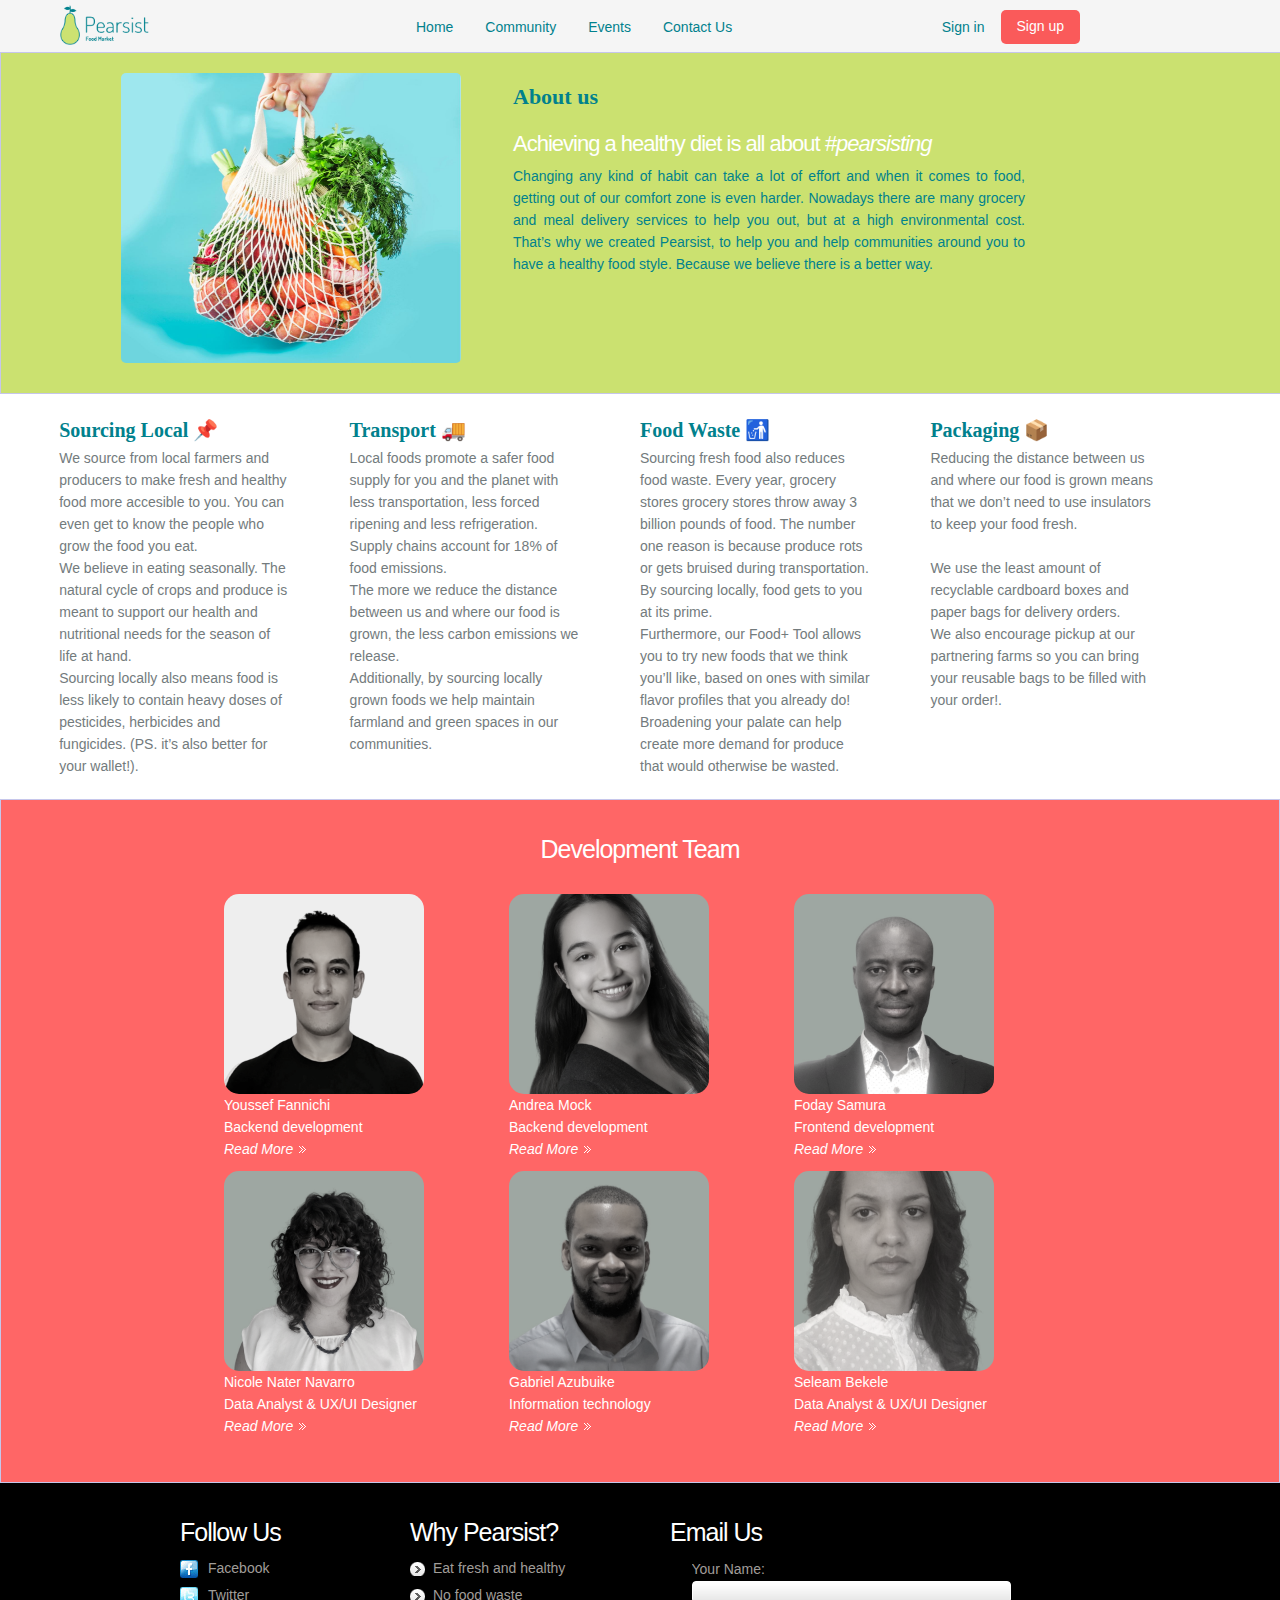
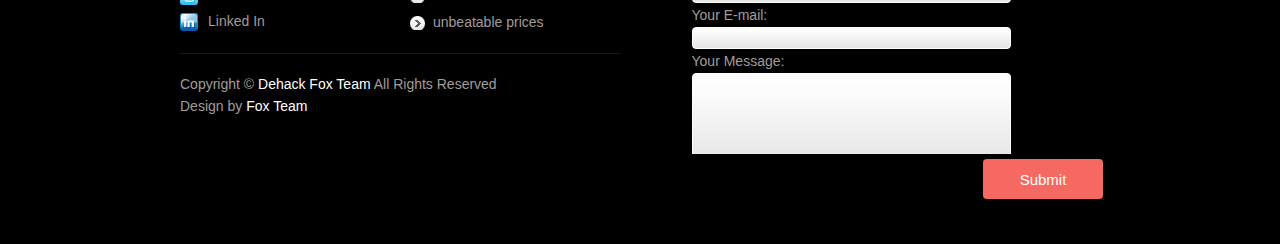
==== commit 2583b93b: "Lastly updated" ====
--- a/index.html
+++ b/index.html
@@ -27,77 +27,23 @@
         <a class="signupbtn" style="float:right ">Sign in</a>
     </div>
 
-    
-<!-- QUIZ WINDOW -->
+
+<!-- Sign WINDOW -->
 
     <div class="signup hidden">
       <button class="closesignup">&times;</button>
-      <script>$(document).ready(function(c) {
-	$('.close').on('click', function(c){
-		$('.login-form').fadeOut('slow', function(c){
-	  		$('.login-form').remove();
-		});
-	});	  
-});
-</script>
- <!--SIGN UP-->
-		<div class="login-form">
-			<div class="close"> </div>
-					<div class="head">
-					</div>
-					<div class="head-info">
-						<h1>SIGN UP</h1>
-						<h2>Hello and Welcome! Tell us a bit about you</h2>
-					</div>
-				<form>
-					<li>
+      <form>
 						<input type="text" class="text" value="Name" onfocus="this.value = '';" onblur="if (this.value == '') {this.value = 'Name';}" ><a href="#" class=" icon user"></a>
-					</li>
-					<li>
 						<input type="text" class="text" value="Email" onfocus="this.value = '';" onblur="if (this.value == '') {this.value = 'Email';}" ><a href="#" class=" icon mail"></a>
-					</li>
-					<li>
 						<input type="password" value="Password" onfocus="this.value = '';" onblur="if (this.value == '') {this.value = 'Password';}"><a href="#" class=" icon lock"></a>
-					</li>
-					<div class="p-container">
+					<div class="submitform">
 								<input type="submit" onclick="myFunction()" value="SIGN UP" >
 							<div class="clear"> </div>
 					</div>
 				</form>
-				<div class="social-icons">
-							<div class="but-bottom">
-							<a href="#" class="account"><p>Already have an account?</p></a>
-							<a href="#" class="trouble"><p>Trouble signing in?</p></a><div class="clear"> </div></div>
-							<a href="#" class="social-account"><h3>or sign in with social account</h3></a>
-							<a href="#"><ul class="facebook">
-								<li><img src="images/fb.png" />Facebook</li>
-							</ul></a>
-							<a href="#"><ul class="twitter">
-								<li><img src="images/tw.png" />Twitter</li>
-							</ul></a>
-							<div class="clear"> </div>
-				</div>
-				<div class="social-icons-1">
-							<a href="#"><ul class="google-plus">
-								<li><img src="images/gp.png" />Google +</li>
-							</ul></a>
-							<a href="#"><ul class="linkedIn">
-								<li><img src="images/ln.png" />LinkedIn</li>
-							</ul></a>
-							<div class="clear"> </div>
-				</div>
-			</div>
- <!--/SIGN UP-->
     </div>
     <div class="overlay hidden"></div>
 <script type="text/javascript" src="js/signup.js"></script>
-
-
-
-    <!-- ________________________________________ -->
-
-
-  
     
 </head>
 <body id="page1">
--- a/css/signup.css
+++ b/css/signup.css
@@ -1,4 +1,52 @@
-body a,
+a {
+  text-decoration: none;
+}
+.txt-rt {
+  text-align: right;
+} /* text align right */
+.txt-lt {
+  text-align: left;
+} /* text align left */
+.txt-center {
+  text-align: center;
+} /* text align center */
+.float-rt {
+  float: right;
+} /* float right */
+.float-lt {
+  float: left;
+} /* float left */
+.clear {
+  clear: both;
+} /* clear float */
+.pos-relative {
+  position: relative;
+} /* Position Relative */
+.pos-absolute {
+  position: absolute;
+} /* Position Absolute */
+.vertical-base {
+  vertical-align: baseline;
+} /* vertical align baseline */
+.vertical-top {
+  vertical-align: top;
+} /* vertical align top */
+nav.vertical ul li {
+  display: block;
+} /* vertical menu */
+nav.horizontal ul li {
+  display: inline-block;
+} /* horizontal menu */
+img {
+  max-width: 100%;
+}
+/*end reset*/
+/****-----start-body----****/
+.wrap {
+  margin: 0 auto;
+  width: 80%;
+}
+
 form li,
 input[type="submit"],
 input[type="text"],
@@ -11,32 +59,19 @@
 }
 .login-form {
   background: #fff;
-  height: 370px;
-  width: 90%;
-  margin: 9% auto 4% auto;
+  height: 450px;
+  width: 0%;
+  margin: auto;
   position: relative;
   box-shadow: inset 0px 0px 10px 0px #ababab, -1px 1px 17px 7px #0f0000;
   -webkit-box-shadow: inset 0px 0px 10px 0px #ababab, -1px 1px 17px 7px #0f0000;
   -moz-box-shadow: inset 0px 0px 10px 0px #ababab, -1px 1px 17px 7px #0f0000;
   -o-box-shadow: inset 0px 0px 10px 0px #ababab, -1px 1px 17px 7px #0f0000;
+  border-radius: 10px;
 }
 
-.head-info h1 {
-  padding: 5px;
-  text-align: center;
-  font-weight: 600;
-  font-size: 2em;
-  color: #fff;
-  background: #2980b9;
-}
-.head-info h2 {
-  text-align: center;
-  font-size: 1em;
-  color: #999;
-  padding: 1em 0 1em 0;
-}
 form {
-  padding: 0% 5% 0%;
+  padding: 2% 5% 0%;
 }
 .social-icons p {
   color: #5ca3d9;
@@ -50,40 +85,41 @@
   float: left;
 }
 a.trouble {
-  float: right;
+  float: left;
+  margin-left: 40px;
 }
 a.social-account h3 {
-  text-align: center;
-  padding: 0em 0 1.5em 0;
+  text-align: left;
+  padding: 0em 0 0.5em 0;
   color: #cecece;
 }
 form li {
   border: 1px solid #ebebeb;
   list-style: none;
-  margin-bottom: 25px;
-  width: 100%;
+  margin-bottom: 10px;
+  width: 70%;
   background: none;
 }
 .icon {
-  background: url(images/icons.png) no-repeat 0px 0px;
-  height: 16px;
+  background: url(../images/icons.png) no-repeat 0px 0px;
+  height: 40px;
   width: 20px;
   display: block;
   float: left;
   margin: 18px 0px 0px 12px;
 }
 .user {
-  background: url(images/icons.png) no-repeat -4px -6px;
+  background: url(../images/icons.png) no-repeat -4px -6px;
 }
 .mail {
-  background: url(images/icons.png) no-repeat -26px -6px;
+  background: url(../images/icons.png) no-repeat -26px -6px;
 }
 .lock {
-  background: url(images/icons.png) no-repeat -49px -6px;
+  background: url(../images/icons.png) no-repeat -49px -6px;
 }
 input[type="text"],
 input[type="password"] {
-  width: 30%;
+  width: 80%;
   padding: 1em 0em 1em 0.5em;
   color: #c9c9c9;
   font-size: 18px;
@@ -105,7 +141,7 @@
   outline: none;
   padding: 6px 6px;
   font-family: "Open Sans", sans-serif;
-  width: 100%;
+  width: 70%;
   border: none;
   background: #1abc9c;
   margin-bottom: 0.5em;
@@ -129,7 +165,8 @@
   float: left;
   background: #578ee8;
   color: #fff;
-  padding: 15px 40px;
+  padding: 15px 20px;
+  border-radius: 10px;
 }
 ul.facebook:hover {
   background: #1e4078;
@@ -138,8 +175,8 @@
   -moz-border-radius: 5px;
   -o-border-radius: 5px;
   -ms-border-radius: 5px;
-  border-radius: 4px;
-  transition: 0.1s all;
+  transition: 0.1s all;
+  border-radius: 10px;
   -webkit-transition: 0.1s all;
   -moz-transition: 0.1s all;
   -o-transition: 0.1s all;
@@ -153,18 +190,20 @@
   vertical-align: bottom;
 }
 ul.twitter {
-  float: right;
+  float: left;
   background: #5dc2e6;
   color: #fff;
-  padding: 15px 46px;
+  padding: 15px 25px;
+  border-radius: 10px;
+  margin-left: 40px;
 }
 ul.twitter:hover {
   background: #3396b9;
-  border-radius: 25px;
   -webkit-border-radius: 5px;
   -moz-border-radius: 5px;
   -o-border-radius: 5px;
   -ms-border-radius: 5px;
+  border-radius: 10px;
   transition: 0.1s all;
   -webkit-transition: 0.1s all;
   -moz-transition: 0.1s all;
@@ -178,63 +217,11 @@
   margin: 0 18px 0 0;
   vertical-align: bottom;
 }
-ul.google-plus li {
-  display: inline-block;
-  vertical-align: middle;
-}
-ul.google-plus {
-  float: left;
-  background: #f45c37;
-  color: #fff;
-  padding: 15px 40px;
-}
-ul.google-plus:hover {
-  background: #893b28;
-  border-radius: 5px;
-  -webkit-border-radius: 5px;
-  -moz-border-radius: 5px;
-  -o-border-radius: 5px;
-  -ms-border-radius: 5px;
-  transition: 0.1s all;
-  -webkit-transition: 0.1s all;
-  -moz-transition: 0.1s all;
-  -o-transition: 0.1s all;
-}
-ul.google-plus li img {
-  margin: 0 18px 0 0;
-  vertical-align: bottom;
-}
-ul.linkedIn li img {
-  margin: 0 18px 0 0;
-  vertical-align: bottom;
-}
-ul.linkedIn li {
-  display: inline-block;
-  vertical-align: middle;
-}
-ul.linkedIn {
-  float: right;
-  background: #0274b3;
-  color: #fff;
-  padding: 15px 40px;
-}
-ul.linkedIn:hover {
-  background: #1b3f52;
-  border-radius: 5px;
-  -webkit-border-radius: 5px;
-  -moz-border-radius: 5px;
-  -o-border-radius: 5px;
-  -ms-border-radius: 5px;
-  transition: 0.1s all;
-  -webkit-transition: 0.1s all;
-  -moz-transition: 0.1s all;
-  -o-transition: 0.1s all;
-}
+
 .social-icons-1 {
   margin-top: 1em;
   padding: 0 28px 0 28px;
 }
-
 /*--thank-you--*/
 .thank-you {
   background: #fff;
@@ -302,47 +289,7 @@
   -moz-box-shadow: inset 0px 0px 10px 0px #ababab, -1px 1px 17px 7px #0f0000;
   -o-box-shadow: inset 0px 0px 10px 0px #ababab, -1px 1px 17px 7px #0f0000;
 }
-/*--/sign-in--*/
-/*--close--*/
-.close {
-  background: url("../images/close.png") no-repeat 0px 0px;
-  cursor: pointer;
-  width: 50px;
-  height: 50px;
-  position: absolute;
-  right: 0px;
-  top: 0px;
-  -webkit-transition: color 0.2s ease-in-out;
-  -moz-transition: color 0.2s ease-in-out;
-  -o-transition: color 0.2s ease-in-out;
-  transition: color 0.2s ease-in-out;
-}
-.close-1 {
-  background: url("../images/close.png") no-repeat 0px 0px;
-  cursor: pointer;
-  height: 50px;
-  width: 50px;
-  position: absolute;
-  right: 0px;
-  top: 0px;
-  -webkit-transition: color 0.2s ease-in-out;
-  -moz-transition: color 0.2s ease-in-out;
-  -o-transition: color 0.2s ease-in-out;
-  transition: color 0.2s ease-in-out;
-}
-.close-2 {
-  background: url("../images/close.png") no-repeat 0px 0px;
-  cursor: pointer;
-  height: 50px;
-  width: 50px;
-  position: absolute;
-  right: 0px;
-  top: 0px;
-  -webkit-transition: color 0.2s ease-in-out;
-  -moz-transition: color 0.2s ease-in-out;
-  -o-transition: color 0.2s ease-in-out;
-  transition: color 0.2s ease-in-out;
-}
+
 /*--/close--*/
 /*--copyrights--*/
 .copy-rights {
@@ -403,7 +350,7 @@
 }
 @media (max-width: 1024px) {
   .login-form {
-    width: 46%;
+    width: 30%;
   }
   .login-form-1 {
     width: 46%;
@@ -425,10 +372,10 @@
 }
 @media (max-width: 640px) {
   .login-form {
-    width: 75%;
-  }
-  .login-form-1 {
-    width: 75%;
+    width: 25%;
+  }
+  .login-form-1 {
+    width: 25%;
   }
   .thank-you {
     width: 75%;
@@ -461,24 +408,14 @@
   ul.twitter li img {
     margin: 0px 8px 0 0;
   }
-  ul.google-plus li img {
-    margin: 0px 8px 0 0;
-  }
-  ul.linkedIn li img {
-    margin: 0px 8px 0 0;
-  }
+
   ul.facebook {
     padding: 15px 28px;
   }
   ul.twitter {
     padding: 15px 35px;
   }
-  ul.google-plus {
-    padding: 15px 30px;
-  }
-  ul.linkedIn {
-    padding: 15px 30px;
-  }
+
   .social-icons {
     padding: 0px 16px 0 16px;
   }
@@ -494,14 +431,14 @@
 }
 @media (max-width: 320px) {
   .login-form {
-    width: 90%;
+    width: 50%;
   }
   .thank-you {
-    width: 90%;
+    width: 50%;
     min-height: 260px;
   }
   .login-form-1 {
-    width: 90%;
+    width: 50%;
   }
   .head-info h2 {
     font-size: 13px;
